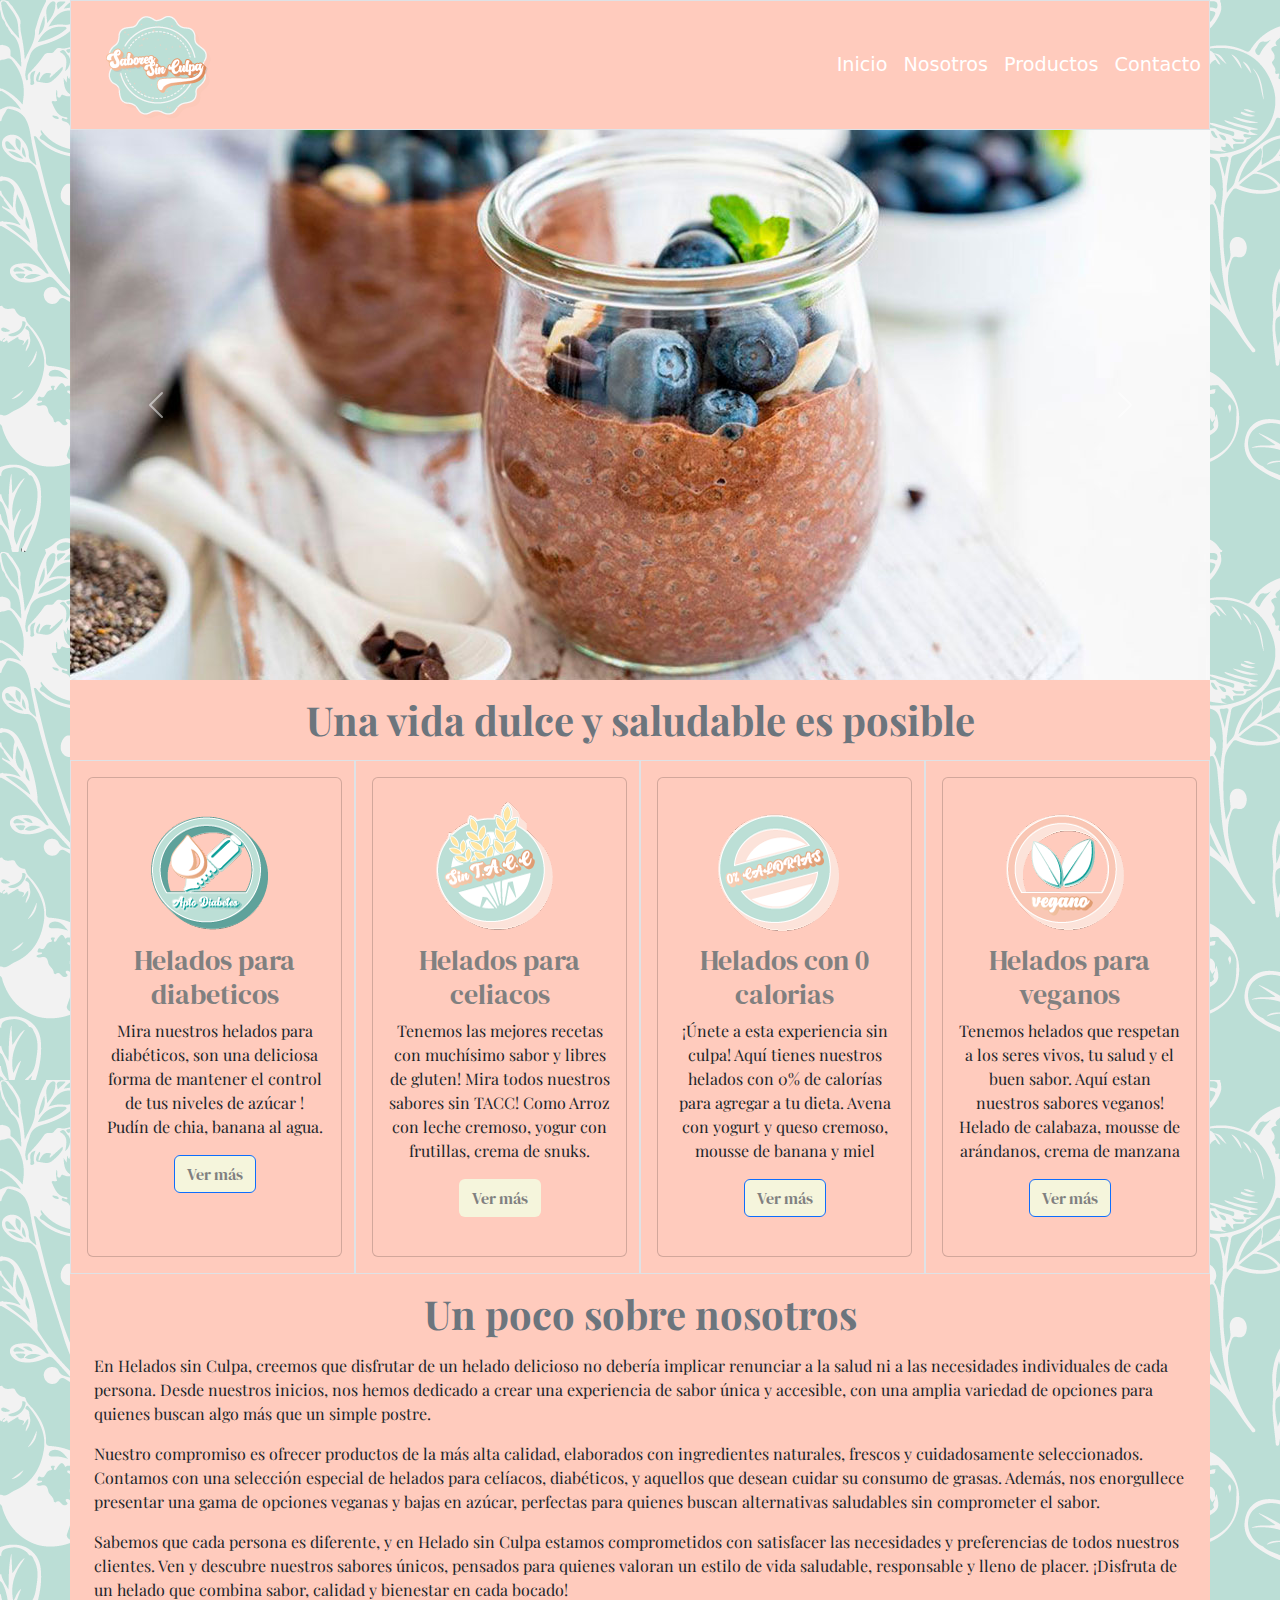
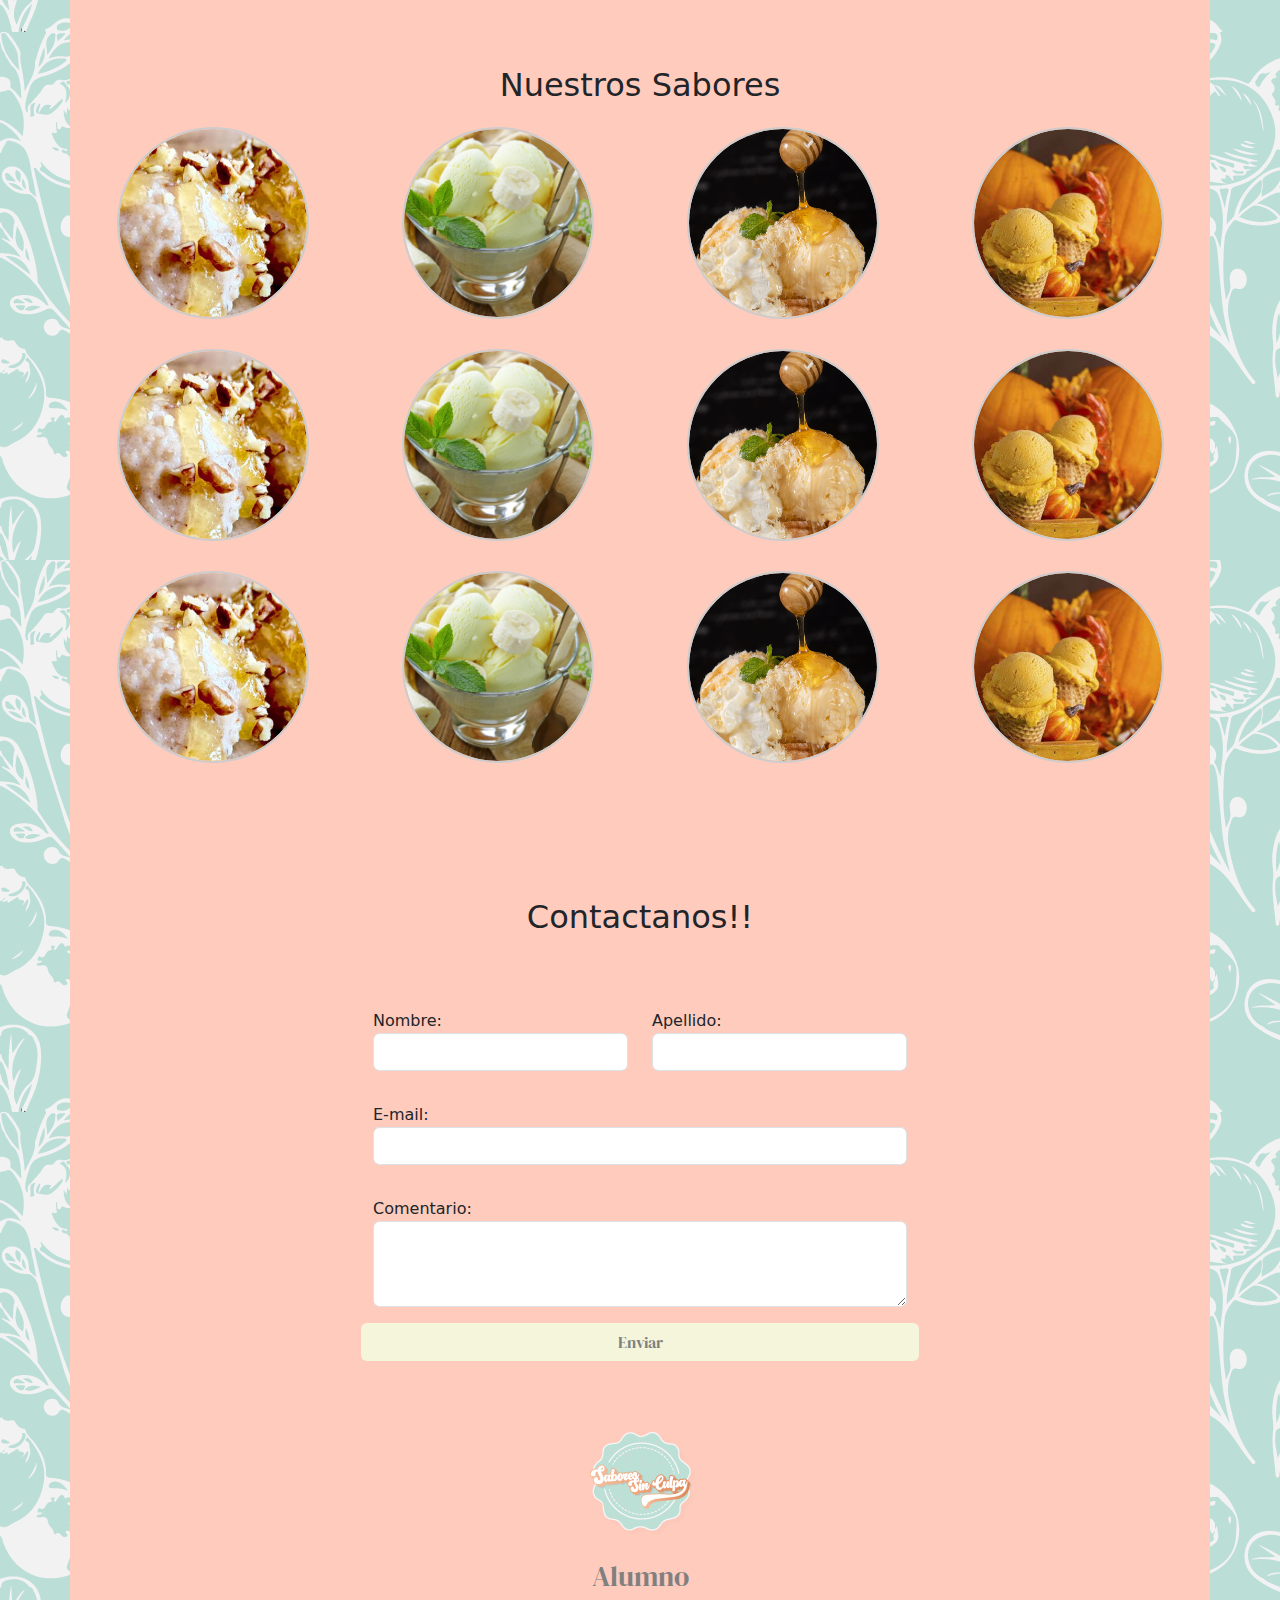
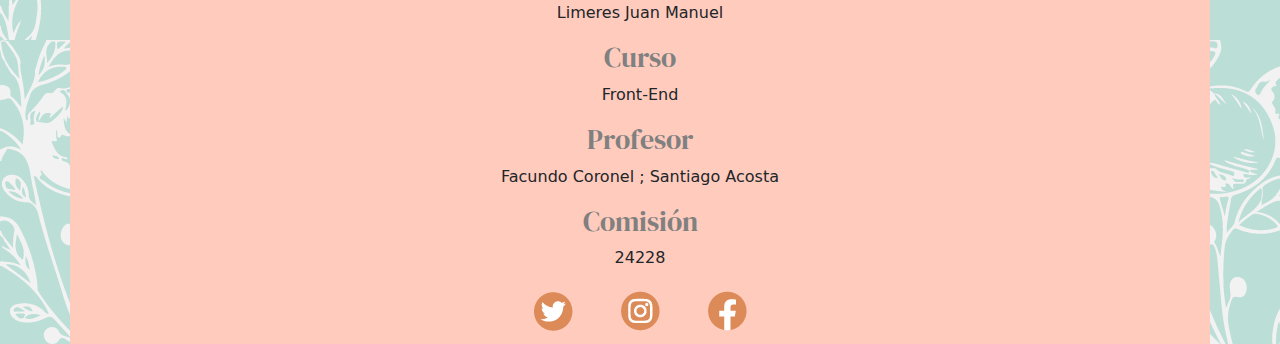
==== index.html @ 632a0b87 "primer" ====
<!DOCTYPE html>
<html lang="es">
<head>
    <meta charset="UTF-8">
    <meta name="viewport" content="width=device-width, initial-scale=1.0">
    <link href="https://fonts.googleapis.com/css2?family=DM+Serif+Display&display=swap" rel="stylesheet">
    <link href="https://fonts.googleapis.com/css2?family=Playfair+Display&display=swap" rel="stylesheet">
    <link rel="stylesheet" href="/css/bootstrap.min.css">
    <link rel="stylesheet" href="/css/estilos.css">
    <title>Pre entrega</title>
</head>


<body>        
  <header class="container border px-0" >
            <div class="row align-items-center">
                <div class="col-lg-2 col-5 d-flex justify-content-center">
                <h1 id="logo">Helados sin culpa</h1>
                </div>
                <div class="col auto">
                  <nav class="navbar navbar-expand-lg" data-bs-theme="dark">
                      <div class="container-fluid px-0">

                    <button class="navbar-toggler ms-auto" type="button" 
                      data-bs-toggle="collapse" 
                      data-bs-target="#menu">
                      <span class="navbar-toggler-icon"></span>
                    </button>
                    <div class="collapse navbar-collapse" id="menu">
                      <ul class="navbar-nav text-center ms-auto">
                        <li class="nav-item">
                          <a class="nav-link active" aria-current="page" href="/">Inicio</a>
                        </li>
                        <li class="nav-item">
                          <a class="nav-link active" href="#Nosotros">Nosotros</a>
                        </li>
                        <li class="nav-item">
                          <a class="nav-link active" aria-current="page" href="#Productos">Productos</a>
                        </li>
                        <li class="nav-item">
                          <a class="nav-link active" href="#formulario">Contacto</a>
                        </li>
                      </ul>
                    </div>
                  </div>
                </nav>
              </div> 
        </header>

        <section class="container p-0">
          <div id="carouselExampleControls" class="carousel slide" data-bs-ride="carousel">
            <div class="carousel-inner">
              <div class="carousel-item active">
                <img src="/imagenes/imagen1.jpg" class="d-block w-100" alt="">
              </div>
              <div class="carousel-item">
                <img src="/imagenes/imagen2.jpg" class="d-block w-100" alt="">
              </div>
              <div class="carousel-item">
                <img src="/imagenes/imagen3.jpg" class="d-block w-100" alt="">
              </div>
            
            </div>
            <button class="carousel-control-prev" type="button" data-bs-target="#carouselExampleControls" data-bs-slide="prev">
              <span class="carousel-control-prev-icon" aria-hidden="true"></span>
              <span class="visually-hidden">Previous</span>
            </button>
            <button class="carousel-control-next" type="button" data-bs-target="#carouselExampleControls" data-bs-slide="next">
              <span class="carousel-control-next-icon" aria-hidden="true"></span>
              <span class="visually-hidden">Next</span>
            </button>
          </div>
        
   


        <section class="container">
          <h2 class="titulo text-center mt-3 mb-3 fs-1 fw-bold text-secondary">Una vida dulce y saludable es posible</h2>
          <div class="row justify-content-center" id="Postres">

            <div class="col-md-6 col-lg-5 col-xl-3 border d-inline-flex py-3 ps-3 flex-md-row justify-content-center">
              <div class="card text-center">
                  <div class="card-body">
                    <img src="/imagenes/diabetes.png" class="card-img-fluid" alt="foto">
                    <h3>Helados para diabeticos</h3>
                    <p class="card-text">Mira nuestros helados para diabéticos, son una deliciosa forma de 
                      mantener el control de tus niveles de azúcar !
                          Pudín de chia, 
                          banana al agua.</p>
                    <a href="#" class="btn btn-primary">Ver más</a>
                  </div>
                </div>
              </div>
              <div class="col-md-6 col-lg-5 col-xl-3 border d-inline-flex py-3 ps-3 flex-md-row justify-content-center">
                <div class="card text-center">
                  <div class="pastilla card-body">
                    <img src="/imagenes/sin-tacc..png" class="card-img-fluid" alt="foto">
                    <h3>Helados para celiacos</h3>
                    <p class="card-text">Tenemos las mejores recetas con muchísimo sabor y libres de gluten! Mira todos nuestros sabores sin TACC!
                      Como Arroz con leche cremoso, yogur con frutillas, crema de snuks. </p>
                    <a href="#" class="btn">Ver más</a>
                  </div>
                </div>
              </div>
              <div class="col-md-6 col-lg-5 col-xl-3 border d-inline-flex py-3 ps-3 flex-md-row justify-content-center">
                <div class="card text-center">
                  <div class="card-body">
                    <img src="/imagenes/0-calorias.png" class="card-img-fluid" alt="foto">
                    <h3>Helados con 0 calorias</h3>
                    <p class="card-text">¡Únete a esta experiencia sin culpa! Aquí tienes nuestros helados con 0% de calorías para agregar a tu dieta.
                       Avena con yogurt y queso cremoso,
                      mousse de banana y miel</p>
                    <a href="#" class="btn btn-primary">Ver más</a>
                  </div>
                </div>
              </div>
              <div class="col-md-6 col-lg-5 col-xl-3 border d-inline-flex py-3 ps-3 flex-md-row justify-content-center">
                <div class="card text-center">
                  <div class="card-body">
                    <img src="/imagenes/veganos.png" class="card-img-fluid" alt="foto">
                    <h3>Helados para veganos</h3>
                    <p class="card-text">Tenemos helados que respetan a los seres vivos, tu salud y el buen sabor. Aquí estan nuestros sabores veganos!
                      Helado de calabaza,
                      mousse de arándanos,
                      crema de manzana </p>
                    <a href="#" class="btn btn-primary">Ver más</a>
                  </div>
                </div>
              </div>
            </div>

       

      <section class="container-fluid" id="Nosotros">
        <h2 class="titulo text-center mt-3 mb-3 fs-1 fw-bold text-secondary"> Un poco sobre nosotros</h2>
        <div class="row">
          <p class="parrafo col-md-12 text-start">En Helados sin Culpa, creemos que disfrutar de un helado delicioso no debería implicar renunciar a la salud ni a las necesidades individuales de cada persona. Desde nuestros inicios, nos hemos dedicado a crear una experiencia de sabor única y accesible, con una amplia variedad de opciones para quienes buscan algo más que un simple postre.</p>

          <p class="parrafo col-md-12 text-start"> Nuestro compromiso es ofrecer productos de la más alta calidad, elaborados con ingredientes naturales, frescos y cuidadosamente seleccionados. Contamos con una selección especial de helados para celíacos, diabéticos, y aquellos que desean cuidar su consumo de grasas. Además, nos enorgullece presentar una gama de opciones veganas y bajas en azúcar, perfectas para quienes buscan alternativas saludables sin comprometer el sabor.</p>
          
            
          <p class="parrafo col-md-12 text-start"> Sabemos que cada persona es diferente, y en Helado sin Culpa estamos comprometidos con satisfacer las necesidades y preferencias de todos nuestros clientes. Ven y descubre nuestros sabores únicos, pensados para quienes valoran un estilo de vida saludable, responsable y lleno de placer. ¡Disfruta de un helado que combina sabor, calidad y bienestar en cada bocado! </p>
          
        </div>
      </section>

    
    </section>
    
    <div class="container text-center mt-5">
      <h2>Nuestros Sabores</h2>
      <div class="row justify-content-center">
          <div class="col-6 col-md-6 col-lg-3">
              <div class="gallery-item">
                  <img src="/imagenes/sabor1.jpg" alt="Sabor 1">
                  <div class="overlay">Sabor 1</div>
              </div>
          </div>
          <div class="col-6 col-md-6 col-lg-3">
              <div class="gallery-item">
                  <img src="/imagenes/sabor2.jpg" alt="Sabor 2">
                  <div class="overlay">Sabor 2</div>
              </div>
          </div>
          <div class="col-6 col-md-6 col-lg-3">
              <div class="gallery-item">
                  <img src="/imagenes/sabor3.jpg" alt="Sabor 3">
                  <div class="overlay">Sabor 3</div>
              </div>
          </div>
          <div class="col-6 col-md-6 col-lg-3">
            <div class="gallery-item">
                <img src="/imagenes/sabor4.jpg" alt="Sabor 4">
                <div class="overlay">Sabor 4</div>
            </div>
            
        </div>
      </div>
      <div class="row justify-content-center">
        <div class="col-6 col-md-6 col-lg-3">
            <div class="gallery-item">
                <img src="/imagenes/sabor1.jpg" alt="Sabor 1">
                <div class="overlay">Sabor 5</div>
            </div>
        </div>
        <div class="col-6 col-md-6 col-lg-3">
            <div class="gallery-item">
                <img src="/imagenes/sabor2.jpg" alt="Sabor 2">
                <div class="overlay">Sabor 6</div>
            </div>
        </div>
        <div class="col-6 col-md-6 col-lg-3">
            <div class="gallery-item">
                <img src="/imagenes/sabor3.jpg" alt="Sabor 3">
                <div class="overlay">Sabor 7</div>
            </div>
        </div>
        <div class="col-6 col-md-6 col-lg-3">
          <div class="gallery-item">
              <img src="/imagenes/sabor4.jpg" alt="Sabor 4">
              <div class="overlay">Sabor 8</div>
          </div>
          
      </div>
    </div>
    <div class="row justify-content-center">
      <div class="col-6 col-md-6 col-lg-3">
          <div class="gallery-item">
              <img src="/imagenes/sabor1.jpg" alt="Sabor 1">
              <div class="overlay">Sabor 9</div>
          </div>
      </div>
      <div class="col-6 col-md-6 col-lg-3">
          <div class="gallery-item">
              <img src="/imagenes/sabor2.jpg" alt="Sabor 2">
              <div class="overlay">Sabor 10</div>
          </div>
      </div>
      <div class="col-6 col-md-6 col-lg-3">
          <div class="gallery-item">
              <img src="/imagenes/sabor3.jpg" alt="Sabor 3">
              <div class="overlay">Sabor 11</div>
          </div>
      </div>
      <div class="col-6 col-md-6 col-lg-3">
        <div class="gallery-item">
            <img src="/imagenes/sabor4.jpg" alt="Sabor 4">
            <div class="overlay">Sabor 12</div>
        </div>
        
    </div>
  </div>
  

  </div>
  

    <section class="container my-5 px-4 pt-4" id="formulario">
      <div class="row col 12">
        <h2 class=" align-items-center text-center px-5 py-5">Contactanos!!</h2>
  
        <form action="https://formspree.io/f/xjkvrerl" method="post" autocomplete="on" class="col-10 col-md-8 col-xl-6 offset-1 offset-md-2 offset-xl-3" clid="commentForm" >
          <div class="row ">
            <div class="col-md-6 form-group mt-4 mb-2 my-lg-3">
              <label for="nombre">Nombre:</label>
              <input type="text" class="form-control" id="nombre" name="nombre" required>
            </div>
  
            <div class="col-md-6 form-group mt-4 mb-2 my-lg-3" >
              <label for="apellido">Apellido:</label>
              <input type="text" class="form-control" id="apellido" name="apellido" required>
            </div>
  
            <div class="form-group mt-4 mb-2 my-lg-3 ">
              <label for="email">E-mail:</label>
              <input type="email" class="form-control" id="email" name="email" required>
            </div>
              
            <div class="form-group mt-4 mb-2 my-lg-3 ">
              <label for="comentario">Comentario:</label>
              <textarea class="form-control" id="comentario" name="comentario" rows="3" required></textarea>
            </div>
            <button type="submit" class="btn ">Enviar</button>
          </div>
        </form>
  
         
      </div>
  </section>

  <footer class="container px-0  text-lg-start text-dark pt-3 pb-2 gb-4">
    <div class="text-center ">
      <img src="/imagenes/logo.png" alt="foto">
    </div>
   
    <div class="text-center col-md-10 col-lg-3 col-xl-3 mx-auto mt-3">
      <h3>Alumno</h3>
      <p class="texto text-center">Limeres Juan Manuel</p>
    </div>
    <div class="texto text-center col-md-10 col-lg-3 col-xl-3 mx-auto mt-3">
      <h3>Curso</h3>
      <p class="texto text-center">Front-End </p>
    </div>
    <div class="text-center col-md-10 col-lg-3 col-xl-3 mx-auto mt-3">
      <h3>Profesor</h3>
      <p class="texto text-center">Facundo Coronel ; Santiago Acosta</p>
    </div>
    <div class="texto text-center col-md-10 col-lg-3 col-xl-3 mx-auto mt-2">
      <h3>Comisión </h3>
      <p class="texto text-center">24228</p>
    </div>
    <div class="col-md-10 col-lg-4 col-xl-3 mx-auto mt-3 text-center">
      <a class="px-3 py-2" href="https://twitter.com/?lang=es" target="_blank"><img src="/imagenes/twitter-logo.png" alt="twitter"></a>    
      <a class="px-3 py-2" href="https://www.instagram.com/" target="_blank"><img src="/imagenes/instagram.png" alt="instagram"></a>
      <a class="px-3 py-2" href="https://www.facebook.com/" target="_blank"><img src="/imagenes/facebook.png"  class="fa-brands fa-telegram fa-2xl" style="color: #b41434;"></a>
    </div>

  </footer>




<script src="https://code.jquery.com/jquery-3.5.1.slim.min.js"></script>
<script src="https://cdn.jsdelivr.net/npm/@popperjs/core@2.10.2/dist/umd/popper.min.js"></script>
<script src="https://stackpath.bootstrapcdn.com/bootstrap/4.5.2/js/bootstrap.min.js"></script>    
<script src="/js/bootstrap.bundle.min.js"></script>

</body>
</html>
---- css/estilos.css ----
header {

    position: relative;
    font-size: 1.2rem;
}

body {
    background-image: url(/imagenes/Fondo-pag.png)
}

.container-fluid {
    min-height: 80px;
}


.container {
    background-color:#FFCBBD;
}

.parrafo {
    font-family: 'Playfair Display', serif;
}

.titulo {
    font-family: 'Playfair Display', serif;
}
.card {
   width: 18rem;
   background-color: #FFCBBD;
   height: 30rem;
}
p.card-text {
    font-family: 'Playfair Display',serif;
}

.btn {
   background-color: beige;
   color: grey;
   font-family: 'DM Serif Display';
}



#logo {
    background-image: url(/imagenes/logo.png);
    font-size: 0;
    width: 120px;
    height: 120px;
    margin-top: 0.5rem;
    margin-bottom: 0;
}

.pastilla {
    font-family:  'Playfair Display',serif; ;
}

 h3 {
    font-family: 'DM Serif Display';
    color: grey;
}

.navbar {
    background-color: #FFCBBD;
}
 
@media screen and (max-width: 991px){
    #logo {
        left: calc(50% - 20px);
    }
}

footer {
    background-color: #F2E3D9;;
}


.gallery-item {
    position: relative;
    overflow: hidden;
    width: 15vw;
    max-width: 275px;
    min-width: 115px;
    height: 15vw;
    min-height: 115px;
    max-height: 275px;
    margin: 15px auto;
    border-radius: 50%;
    border: 2px solid #ccc;
    justify-content: center;
    align-items: center;
}

.gallery-item img {
    width: 100%;
    height: 100%;
    object-fit: cover;
    border-radius: 50%;
    transition: transform 0.3s ease;
}

.gallery-item:hover img {
    transform: scale(1.1);
}


.gallery-item .overlay {
    position: absolute;
    top: 0;
    left: 0;
    width: 100%;
    height: 100%;
    background-color: rgba(0, 0, 0, 0.6);
    color: #fff;
    display: flex;
    align-items: center;
    justify-content: center;
    border-radius: 50%;
    opacity: 0;
    transition: opacity 0.3s ease;
}

.gallery-item:hover .overlay {
    opacity: 1;
}
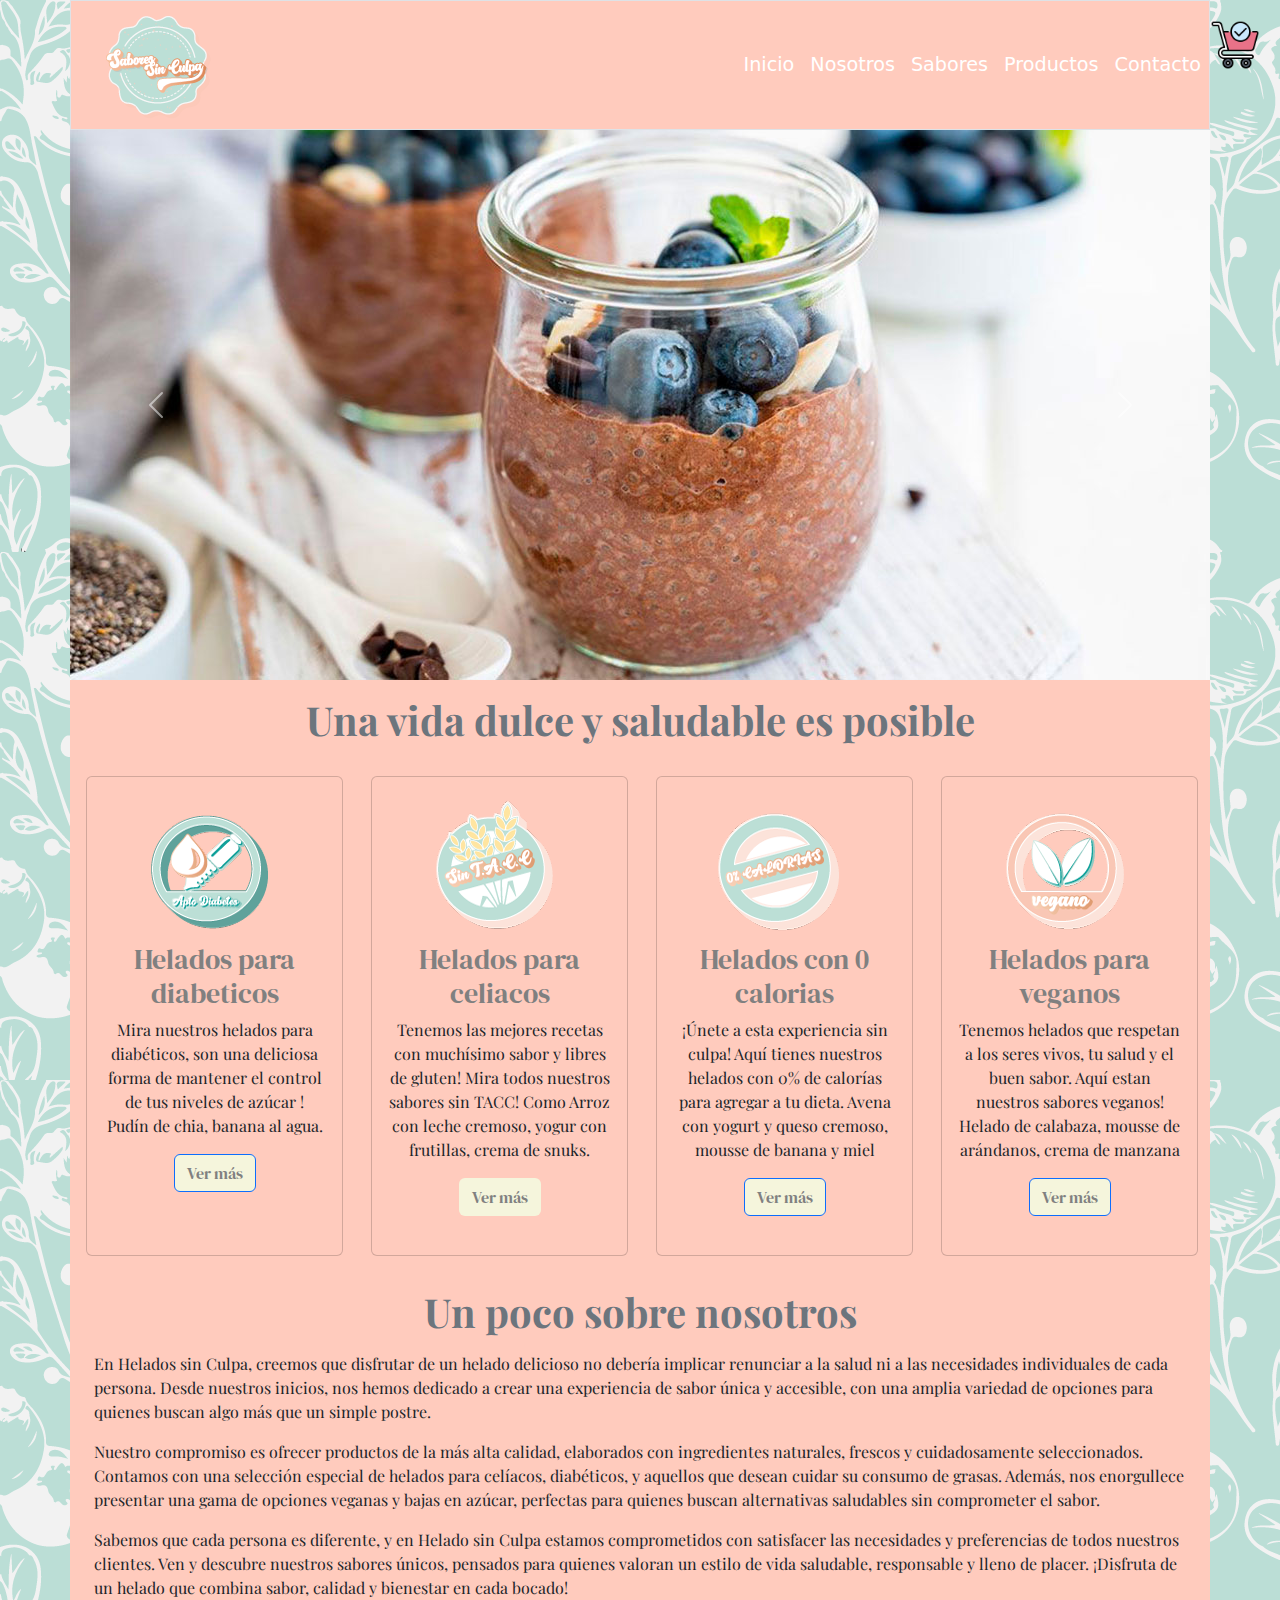
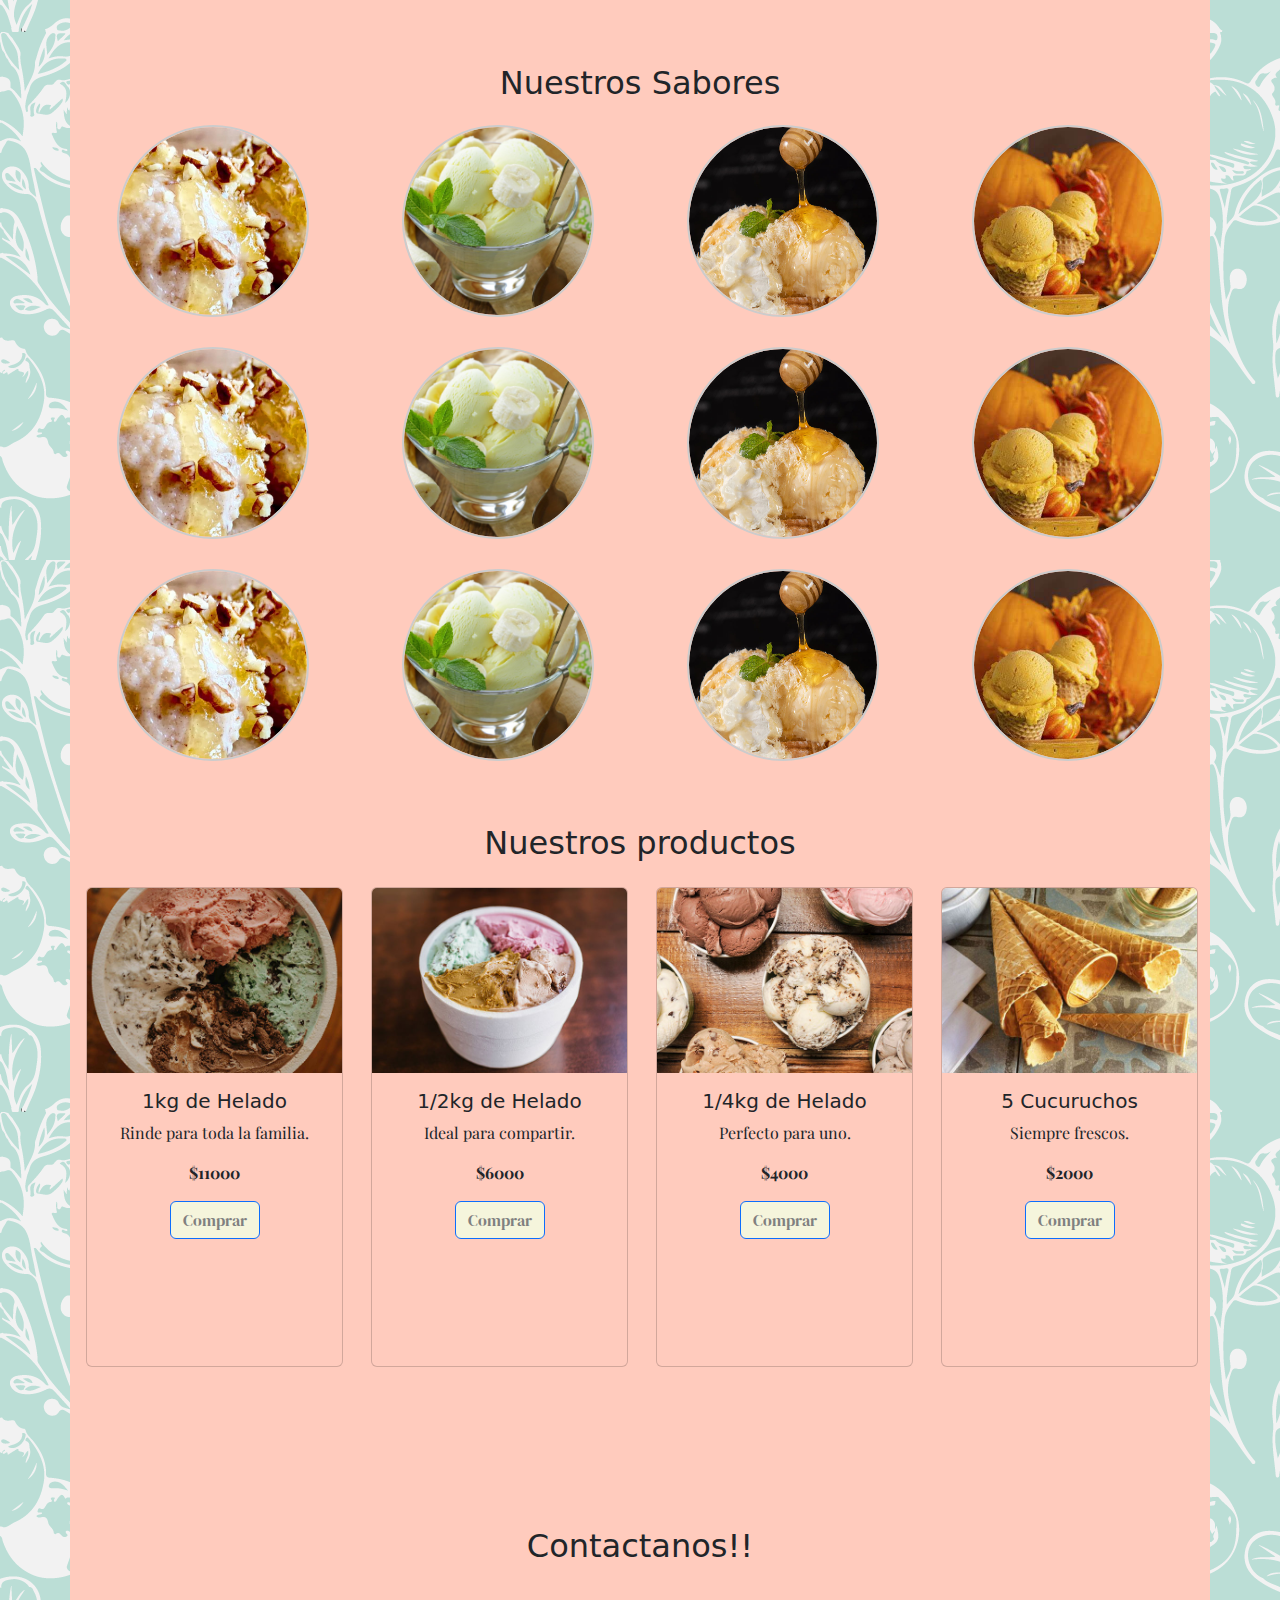
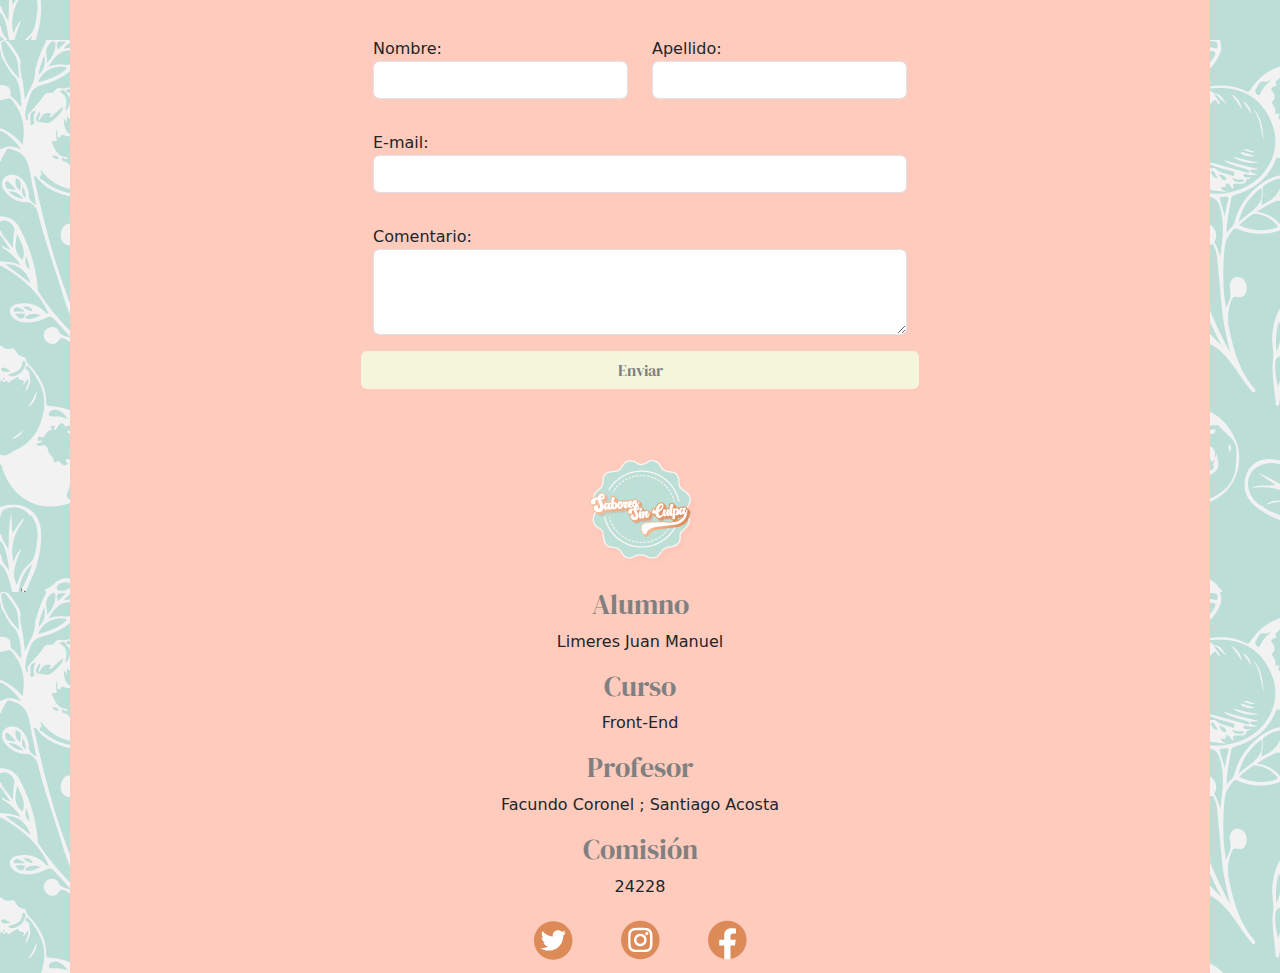
==== commit 2cdb6899: "Entrega final" ====
--- a/index.html
+++ b/index.html
@@ -5,9 +5,9 @@
     <meta name="viewport" content="width=device-width, initial-scale=1.0">
     <link href="https://fonts.googleapis.com/css2?family=DM+Serif+Display&display=swap" rel="stylesheet">
     <link href="https://fonts.googleapis.com/css2?family=Playfair+Display&display=swap" rel="stylesheet">
-    <link rel="stylesheet" href="/css/bootstrap.min.css">
-    <link rel="stylesheet" href="/css/estilos.css">
-    <title>Pre entrega</title>
+    <link rel="stylesheet" href="css/bootstrap.min.css">
+    <link rel="stylesheet" href="css/estilos.css">
+    <title>Entrega</title>
 </head>
 
 
@@ -35,6 +35,9 @@
                           <a class="nav-link active" href="#Nosotros">Nosotros</a>
                         </li>
                         <li class="nav-item">
+                          <a class="nav-link active" aria-current="page" href="#Sabores">Sabores</a>
+                        </li>
+                        <li class="nav-item">
                           <a class="nav-link active" aria-current="page" href="#Productos">Productos</a>
                         </li>
                         <li class="nav-item">
@@ -46,18 +49,23 @@
                 </nav>
               </div> 
         </header>
+        <a href="carrito.html" id="carrito-icono" style="position: fixed; top: 20px; right: 20px; cursor: pointer; z-index: 1000;">
+          <img src="imagenes/icono-carrito.png" alt="Carrito" style="width: 50px; height: 50px;">
+        </a>
+        
+
 
         <section class="container p-0">
           <div id="carouselExampleControls" class="carousel slide" data-bs-ride="carousel">
             <div class="carousel-inner">
               <div class="carousel-item active">
-                <img src="/imagenes/imagen1.jpg" class="d-block w-100" alt="">
+                <img src="imagenes/imagen1.jpg" class="d-block w-100" alt="">
               </div>
               <div class="carousel-item">
-                <img src="/imagenes/imagen2.jpg" class="d-block w-100" alt="">
+                <img src="imagenes/imagen2.jpg" class="d-block w-100" alt="">
               </div>
               <div class="carousel-item">
-                <img src="/imagenes/imagen3.jpg" class="d-block w-100" alt="">
+                <img src="imagenes/imagen3.jpg" class="d-block w-100" alt="">
               </div>
             
             </div>
@@ -78,10 +86,10 @@
           <h2 class="titulo text-center mt-3 mb-3 fs-1 fw-bold text-secondary">Una vida dulce y saludable es posible</h2>
           <div class="row justify-content-center" id="Postres">
 
-            <div class="col-md-6 col-lg-5 col-xl-3 border d-inline-flex py-3 ps-3 flex-md-row justify-content-center">
+            <div class="col-md-6 col-lg-5 col-xl-3 d-inline-flex py-3 ps-3 flex-md-row justify-content-center">
               <div class="card text-center">
                   <div class="card-body">
-                    <img src="/imagenes/diabetes.png" class="card-img-fluid" alt="foto">
+                    <img src="imagenes/diabetes.png" class="card-img-fluid" alt="foto">
                     <h3>Helados para diabeticos</h3>
                     <p class="card-text">Mira nuestros helados para diabéticos, son una deliciosa forma de 
                       mantener el control de tus niveles de azúcar !
@@ -91,10 +99,10 @@
                   </div>
                 </div>
               </div>
-              <div class="col-md-6 col-lg-5 col-xl-3 border d-inline-flex py-3 ps-3 flex-md-row justify-content-center">
+              <div class="col-md-6 col-lg-5 col-xl-3 d-inline-flex py-3 ps-3 flex-md-row justify-content-center">
                 <div class="card text-center">
                   <div class="pastilla card-body">
-                    <img src="/imagenes/sin-tacc..png" class="card-img-fluid" alt="foto">
+                    <img src="imagenes/sin-tacc..png" class="card-img-fluid" alt="foto">
                     <h3>Helados para celiacos</h3>
                     <p class="card-text">Tenemos las mejores recetas con muchísimo sabor y libres de gluten! Mira todos nuestros sabores sin TACC!
                       Como Arroz con leche cremoso, yogur con frutillas, crema de snuks. </p>
@@ -102,10 +110,10 @@
                   </div>
                 </div>
               </div>
-              <div class="col-md-6 col-lg-5 col-xl-3 border d-inline-flex py-3 ps-3 flex-md-row justify-content-center">
+              <div class="col-md-6 col-lg-5 col-xl-3 d-inline-flex py-3 ps-3 flex-md-row justify-content-center">
                 <div class="card text-center">
                   <div class="card-body">
-                    <img src="/imagenes/0-calorias.png" class="card-img-fluid" alt="foto">
+                    <img src="imagenes/0-calorias.png" class="card-img-fluid" alt="foto">
                     <h3>Helados con 0 calorias</h3>
                     <p class="card-text">¡Únete a esta experiencia sin culpa! Aquí tienes nuestros helados con 0% de calorías para agregar a tu dieta.
                        Avena con yogurt y queso cremoso,
@@ -114,10 +122,10 @@
                   </div>
                 </div>
               </div>
-              <div class="col-md-6 col-lg-5 col-xl-3 border d-inline-flex py-3 ps-3 flex-md-row justify-content-center">
+              <div class="col-md-6 col-lg-5 col-xl-3 d-inline-flex py-3 ps-3 flex-md-row justify-content-center">
                 <div class="card text-center">
                   <div class="card-body">
-                    <img src="/imagenes/veganos.png" class="card-img-fluid" alt="foto">
+                    <img src="imagenes/veganos.png" class="card-img-fluid" alt="foto">
                     <h3>Helados para veganos</h3>
                     <p class="card-text">Tenemos helados que respetan a los seres vivos, tu salud y el buen sabor. Aquí estan nuestros sabores veganos!
                       Helado de calabaza,
@@ -143,97 +151,42 @@
           
         </div>
       </section>
-
-    
     </section>
     
-    <div class="container text-center mt-5">
+    
+    
+    <section class="container text-center mt-5" id="Sabores">
       <h2>Nuestros Sabores</h2>
-      <div class="row justify-content-center">
-          <div class="col-6 col-md-6 col-lg-3">
-              <div class="gallery-item">
-                  <img src="/imagenes/sabor1.jpg" alt="Sabor 1">
-                  <div class="overlay">Sabor 1</div>
-              </div>
-          </div>
-          <div class="col-6 col-md-6 col-lg-3">
-              <div class="gallery-item">
-                  <img src="/imagenes/sabor2.jpg" alt="Sabor 2">
-                  <div class="overlay">Sabor 2</div>
-              </div>
-          </div>
-          <div class="col-6 col-md-6 col-lg-3">
-              <div class="gallery-item">
-                  <img src="/imagenes/sabor3.jpg" alt="Sabor 3">
-                  <div class="overlay">Sabor 3</div>
-              </div>
-          </div>
-          <div class="col-6 col-md-6 col-lg-3">
-            <div class="gallery-item">
-                <img src="/imagenes/sabor4.jpg" alt="Sabor 4">
-                <div class="overlay">Sabor 4</div>
-            </div>
-            
+      <div class="row justify-content-center" id="sabores-container"></div>
+    </section>  
+
+
+  <section class="container text-center mt-5" id="Productos">
+    <h2>Nuestros productos</h2>
+    <div class="row " id="productos-container">
+    </div>
+</section>
+
+  <div class="modal fade" id="modalSabores" tabindex="-1" aria-labelledby="modalSaboresLabel" aria-hidden="true">
+    <div class="modal-dialog">
+      <div class="modal-content">
+        <div class="modal-header">
+          <h5 class="modal-title" id="modalSaboresLabel">Selecciona hasta 4 sabores</h5>
+          <button type="button" class="btn-close" data-bs-dismiss="modal" aria-label="Close"></button>
+        </div>
+        <div class="modal-body">
+          <div id="saboresLista"></div>
+          <div id="errorSabores" class="text-danger d-none">Debes seleccionar entre 1 y 4 sabores.</div>
+        </div>
+        <div class="modal-footer">
+          <button type="button" class="btn btn-secondary" data-bs-dismiss="modal">Cancelar</button>
+          <button type="button" class="btn btn-primary" id="confirmarSabores">Confirmar</button>
         </div>
       </div>
-      <div class="row justify-content-center">
-        <div class="col-6 col-md-6 col-lg-3">
-            <div class="gallery-item">
-                <img src="/imagenes/sabor1.jpg" alt="Sabor 1">
-                <div class="overlay">Sabor 5</div>
-            </div>
-        </div>
-        <div class="col-6 col-md-6 col-lg-3">
-            <div class="gallery-item">
-                <img src="/imagenes/sabor2.jpg" alt="Sabor 2">
-                <div class="overlay">Sabor 6</div>
-            </div>
-        </div>
-        <div class="col-6 col-md-6 col-lg-3">
-            <div class="gallery-item">
-                <img src="/imagenes/sabor3.jpg" alt="Sabor 3">
-                <div class="overlay">Sabor 7</div>
-            </div>
-        </div>
-        <div class="col-6 col-md-6 col-lg-3">
-          <div class="gallery-item">
-              <img src="/imagenes/sabor4.jpg" alt="Sabor 4">
-              <div class="overlay">Sabor 8</div>
-          </div>
-          
-      </div>
-    </div>
-    <div class="row justify-content-center">
-      <div class="col-6 col-md-6 col-lg-3">
-          <div class="gallery-item">
-              <img src="/imagenes/sabor1.jpg" alt="Sabor 1">
-              <div class="overlay">Sabor 9</div>
-          </div>
-      </div>
-      <div class="col-6 col-md-6 col-lg-3">
-          <div class="gallery-item">
-              <img src="/imagenes/sabor2.jpg" alt="Sabor 2">
-              <div class="overlay">Sabor 10</div>
-          </div>
-      </div>
-      <div class="col-6 col-md-6 col-lg-3">
-          <div class="gallery-item">
-              <img src="/imagenes/sabor3.jpg" alt="Sabor 3">
-              <div class="overlay">Sabor 11</div>
-          </div>
-      </div>
-      <div class="col-6 col-md-6 col-lg-3">
-        <div class="gallery-item">
-            <img src="/imagenes/sabor4.jpg" alt="Sabor 4">
-            <div class="overlay">Sabor 12</div>
-        </div>
-        
     </div>
   </div>
-  
-
-  </div>
-  
+
+
 
     <section class="container my-5 px-4 pt-4" id="formulario">
       <div class="row col 12">
@@ -263,14 +216,14 @@
             <button type="submit" class="btn ">Enviar</button>
           </div>
         </form>
-  
-         
       </div>
   </section>
 
+
+
   <footer class="container px-0  text-lg-start text-dark pt-3 pb-2 gb-4">
     <div class="text-center ">
-      <img src="/imagenes/logo.png" alt="foto">
+      <img src="imagenes/logo.png" alt="foto">
     </div>
    
     <div class="text-center col-md-10 col-lg-3 col-xl-3 mx-auto mt-3">
@@ -290,20 +243,19 @@
       <p class="texto text-center">24228</p>
     </div>
     <div class="col-md-10 col-lg-4 col-xl-3 mx-auto mt-3 text-center">
-      <a class="px-3 py-2" href="https://twitter.com/?lang=es" target="_blank"><img src="/imagenes/twitter-logo.png" alt="twitter"></a>    
-      <a class="px-3 py-2" href="https://www.instagram.com/" target="_blank"><img src="/imagenes/instagram.png" alt="instagram"></a>
-      <a class="px-3 py-2" href="https://www.facebook.com/" target="_blank"><img src="/imagenes/facebook.png"  class="fa-brands fa-telegram fa-2xl" style="color: #b41434;"></a>
+      <a class="px-3 py-2" href="https://twitter.com/?lang=es" target="_blank"><img src="imagenes/twitter-logo.png" alt="twitter"></a>    
+      <a class="px-3 py-2" href="https://www.instagram.com/" target="_blank"><img src="imagenes/instagram.png" alt="instagram"></a>
+      <a class="px-3 py-2" href="https://www.facebook.com/" target="_blank"><img src="imagenes/facebook.png"  class="fa-brands fa-telegram fa-2xl" style="color: #b41434;"></a>
     </div>
 
   </footer>
-
-
-
 
 <script src="https://code.jquery.com/jquery-3.5.1.slim.min.js"></script>
 <script src="https://cdn.jsdelivr.net/npm/@popperjs/core@2.10.2/dist/umd/popper.min.js"></script>
 <script src="https://stackpath.bootstrapcdn.com/bootstrap/4.5.2/js/bootstrap.min.js"></script>    
-<script src="/js/bootstrap.bundle.min.js"></script>
+<script src="js/bootstrap.bundle.min.js"></script>
+<script src="js/sabores.js"></script>
+<script src="js/productos.js"></script>
 
 </body>
 </html>--- a/css/estilos.css
+++ b/css/estilos.css
@@ -6,7 +6,7 @@
 }
 
 body {
-    background-image: url(/imagenes/Fondo-pag.png)
+    background-image: url(../imagenes/Fondo-pag.png)
 }
 
 .container-fluid {
@@ -41,9 +41,26 @@
 }
 
 
-
+.carrito-icono {
+    position: fixed;
+    top: 20px;
+    right: 20px;
+    z-index: 1000;
+    cursor: pointer;
+  }
+  
+  .carrito-icono img {
+    width: 40px;
+    height: 40px;
+    transition: transform 0.2s ease;
+  }
+  
+  .carrito-icono img:hover {
+    transform: scale(1.1);
+  }
+  
 #logo {
-    background-image: url(/imagenes/logo.png);
+    background-image: url(../imagenes/logo.png);
     font-size: 0;
     width: 120px;
     height: 120px;
@@ -122,4 +139,4 @@
 
 .gallery-item:hover .overlay {
     opacity: 1;
-}+}
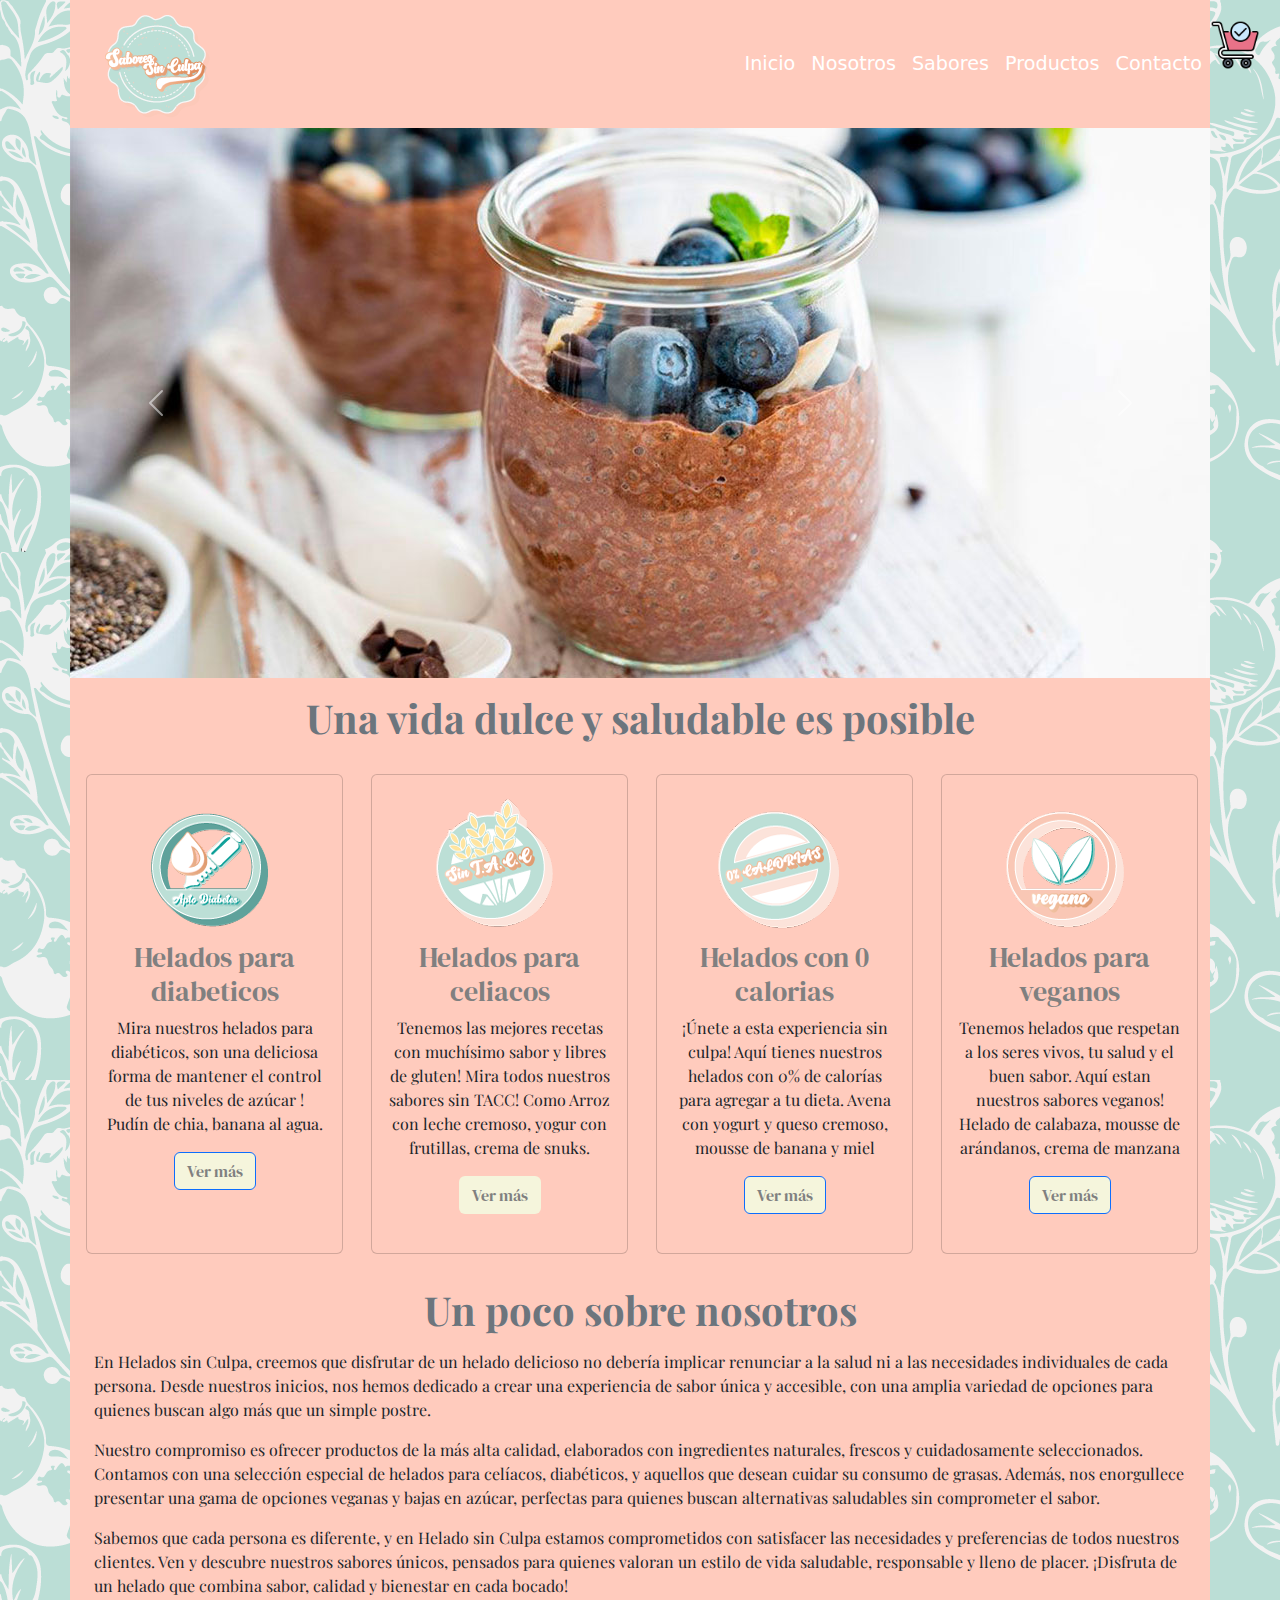
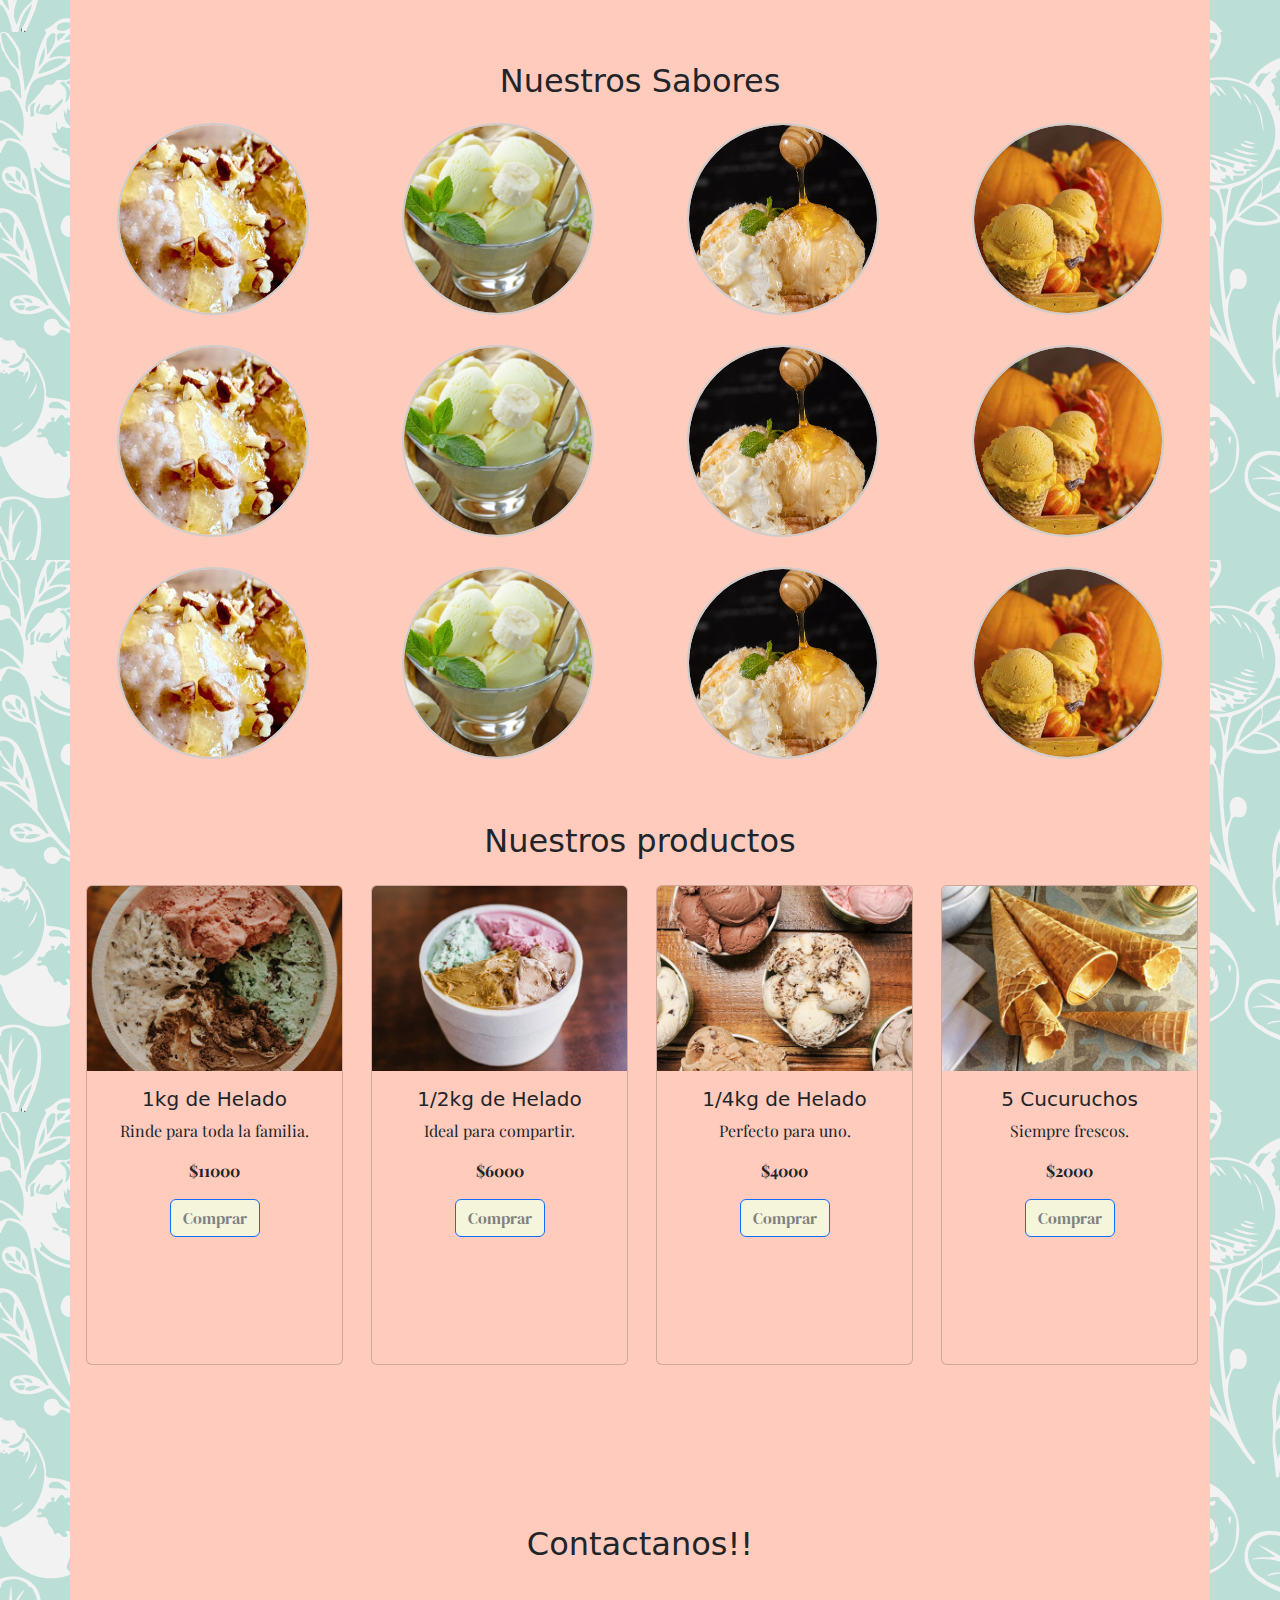
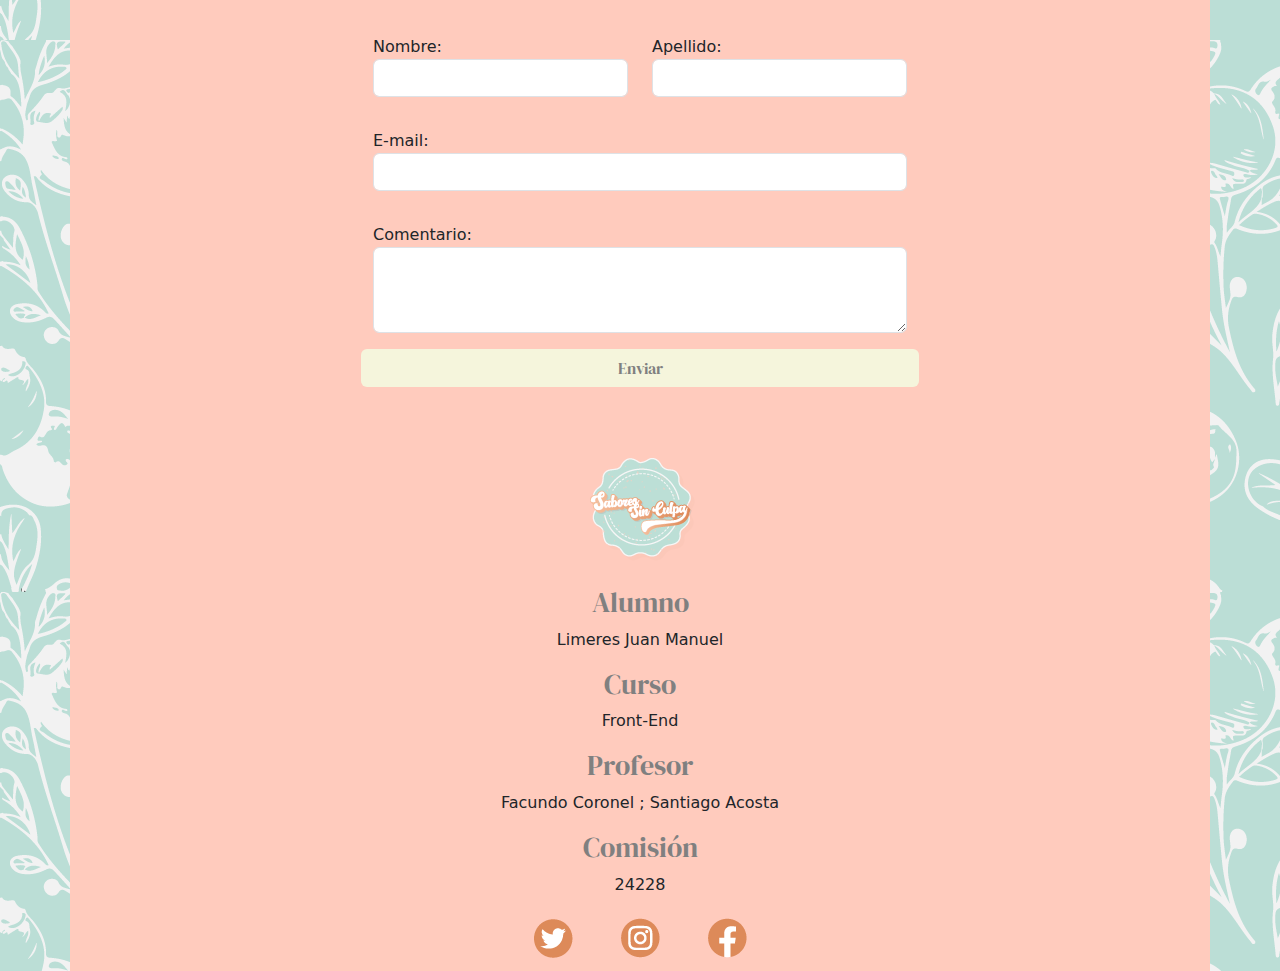
==== commit 7bf4184b: "final2" ====
--- a/index.html
+++ b/index.html
@@ -12,45 +12,44 @@
 
 
 <body>        
-  <header class="container border px-0" >
-            <div class="row align-items-center">
-                <div class="col-lg-2 col-5 d-flex justify-content-center">
-                <h1 id="logo">Helados sin culpa</h1>
-                </div>
-                <div class="col auto">
-                  <nav class="navbar navbar-expand-lg" data-bs-theme="dark">
-                      <div class="container-fluid px-0">
-
-                    <button class="navbar-toggler ms-auto" type="button" 
-                      data-bs-toggle="collapse" 
-                      data-bs-target="#menu">
-                      <span class="navbar-toggler-icon"></span>
-                    </button>
-                    <div class="collapse navbar-collapse" id="menu">
-                      <ul class="navbar-nav text-center ms-auto">
-                        <li class="nav-item">
-                          <a class="nav-link active" aria-current="page" href="/">Inicio</a>
-                        </li>
-                        <li class="nav-item">
-                          <a class="nav-link active" href="#Nosotros">Nosotros</a>
-                        </li>
-                        <li class="nav-item">
-                          <a class="nav-link active" aria-current="page" href="#Sabores">Sabores</a>
-                        </li>
-                        <li class="nav-item">
-                          <a class="nav-link active" aria-current="page" href="#Productos">Productos</a>
-                        </li>
-                        <li class="nav-item">
-                          <a class="nav-link active" href="#formulario">Contacto</a>
-                        </li>
-                      </ul>
-                    </div>
-                  </div>
-                </nav>
-              </div> 
-        </header>
-        <a href="carrito.html" id="carrito-icono" style="position: fixed; top: 20px; right: 20px; cursor: pointer; z-index: 1000;">
-          <img src="imagenes/icono-carrito.png" alt="Carrito" style="width: 50px; height: 50px;">
+    <header class="container px-0">
+        <div class="row align-items-center">
+          <div class="col-lg-2 col-5 d-flex justify-content-center">
+            <h1 id="logo">Helados sin culpa</h1>
+          </div>
+          <div class="col auto">
+            <nav class="navbar navbar-expand-lg" data-bs-theme="dark">
+              <div class="container-fluid px-0">
+                <button class="navbar-toggler ms-auto" type="button" data-bs-toggle="collapse" data-bs-target="#menu">
+                  <span class="navbar-toggler-icon"></span>
+                </button>
+                <div class="collapse navbar-collapse" id="menu">
+                  <ul class="navbar-nav text-center ms-auto">
+                    <li class="nav-item">
+                      <a class="nav-link active" aria-current="page" href="/">Inicio</a>
+                    </li>
+                    <li class="nav-item">
+                      <a class="nav-link active" href="#Nosotros">Nosotros</a>
+                    </li>
+                    <li class="nav-item">
+                      <a class="nav-link active" aria-current="page" href="#Sabores">Sabores</a>
+                    </li>
+                    <li class="nav-item">
+                      <a class="nav-link active" aria-current="page" href="#Productos">Productos</a>
+                    </li>
+                    <li class="nav-item">
+                      <a class="nav-link active" href="#formulario">Contacto</a>
+                    </li>
+                  </ul>
+                </div>
+              </div>
+            </nav>
+          </div> 
+        </div>
+      </header>
+      
+        <a href="carrito.html" id="carrito-icono">
+          <img src="imagenes/icono-carrito.png" alt="Carrito">
         </a>
         
 
--- a/css/estilos.css
+++ b/css/estilos.css
@@ -1,4 +1,7 @@
-
+* {
+    margin: 0;
+    padding: 0;
+}
 header {
 
     position: relative;
@@ -7,6 +10,7 @@
 
 body {
     background-image: url(../imagenes/Fondo-pag.png)
+
 }
 
 .container-fluid {
@@ -41,7 +45,7 @@
 }
 
 
-.carrito-icono {
+#carrito-icono {
     position: fixed;
     top: 20px;
     right: 20px;
@@ -49,13 +53,13 @@
     cursor: pointer;
   }
   
-  .carrito-icono img {
-    width: 40px;
-    height: 40px;
+#carrito-icono img {
+    width: 50px;
+    height: 50px;
     transition: transform 0.2s ease;
   }
   
-  .carrito-icono img:hover {
+#carrito-icono img:hover {
     transform: scale(1.1);
   }
   
